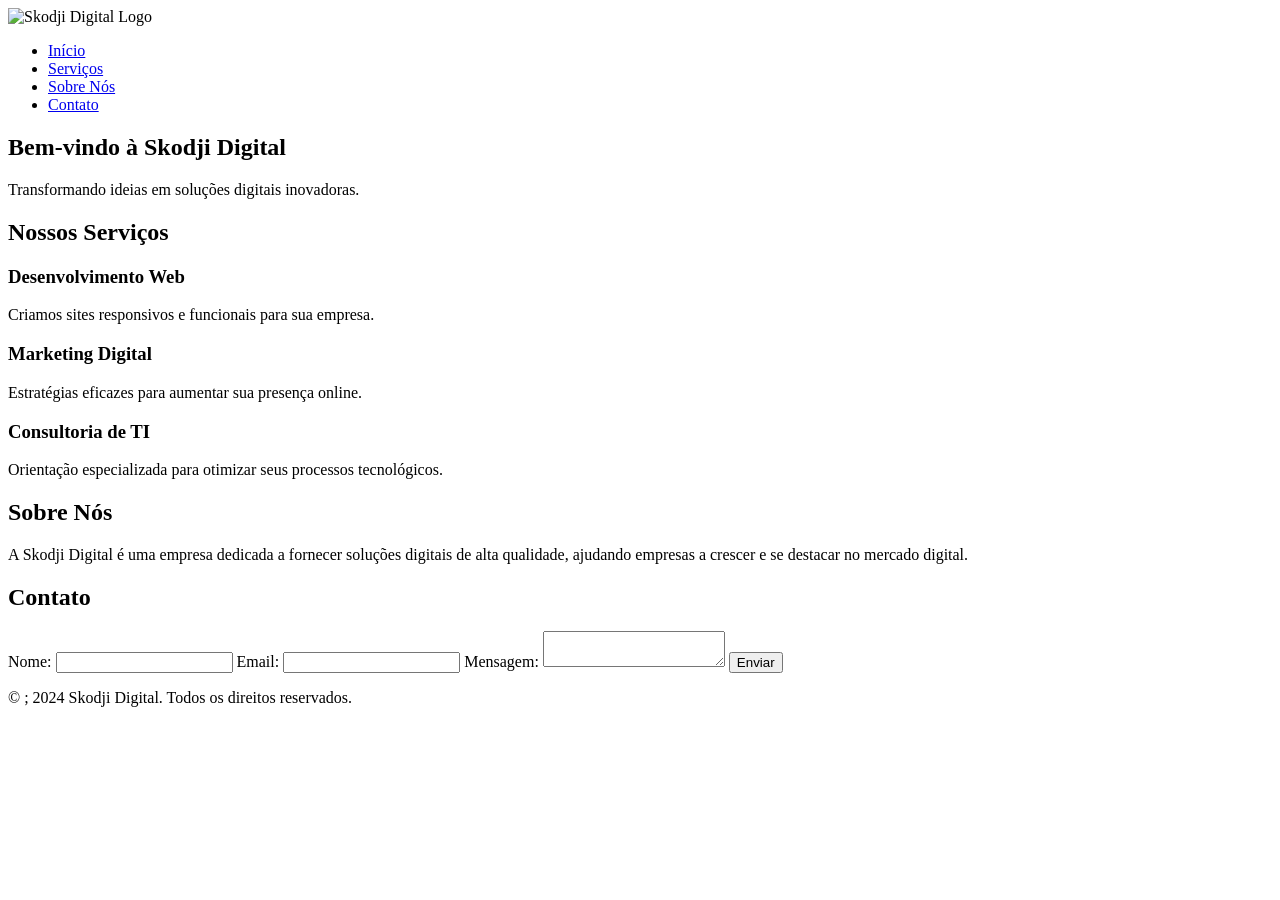
==== index.html @ 66128deb "Create index.html Pagina Inicial" ====
<!DOCTYPE html>
<html lang="pt">
<head>
    <meta charset="UTF-8">
    <meta name="viewport" content="width=device-width, initial-scale=1.0">
    <title>Skodji Digital</title>
    <link rel="stylesheet" href="styles.css">
    <link rel="icon" href="favicon.ico" type="image/x-icon">

</head>
<body>
    <header>
        <div class="logo">
            <img src="logo.png" alt="Skodji Digital Logo">
        </div>
        <nav>
            <ul>
                <li><a href="#home">Início</a></li>
                <li><a href="#services">Serviços</a></li>
                <li><a href="#about">Sobre Nós</a></li>
                <li><a href="#contact">Contato</a></li>
            </ul>
        </nav>
    </header>

    <main>
        <section id="home">
            <h1>Bem-vindo à Skodji Digital</h1>
            <p>Transformando ideias em soluções digitais inovadoras.</p>
        </section>

        <section id="services">
            <h2>Nossos Serviços</h2>
            <div class="service">
                <h3>Desenvolvimento Web</h3>
                <p>Criamos sites responsivos e funcionais para sua empresa.</p>
            </div>
            <div class="service">
                <h3>Marketing Digital</h3>
                <p>Estratégias eficazes para aumentar sua presença online.</p>
            </div>
            <div class="service">
                <h3>Consultoria de TI</h3>
                <p>Orientação especializada para otimizar seus processos tecnológicos.</p>
            </div>
        </section>

        <section id="about">
            <h2>Sobre Nós</h2>
            <p>A Skodji Digital é uma empresa dedicada a fornecer soluções digitais de alta qualidade, ajudando empresas a crescer e se destacar no mercado digital.</p>
        </section>

        <section id="contact">
            <h2>Contato</h2>
            <form action="#" method="post">
                <label for="name">Nome:</label>
                <input type="text" id="name" name="name" required>

                <label for="email">Email:</label>
                <input type="email" id="email" name="email" required>

                <label for="message">Mensagem:</label>
                <textarea id="message" name="message" required></textarea>

                <button type="submit">Enviar</button>
            </form>
        </section>
    </main>

    <footer>
        <p>&copy ; 2024 Skodji Digital. Todos os direitos reservados.</p>
    </footer> 
    
</body>
</html>
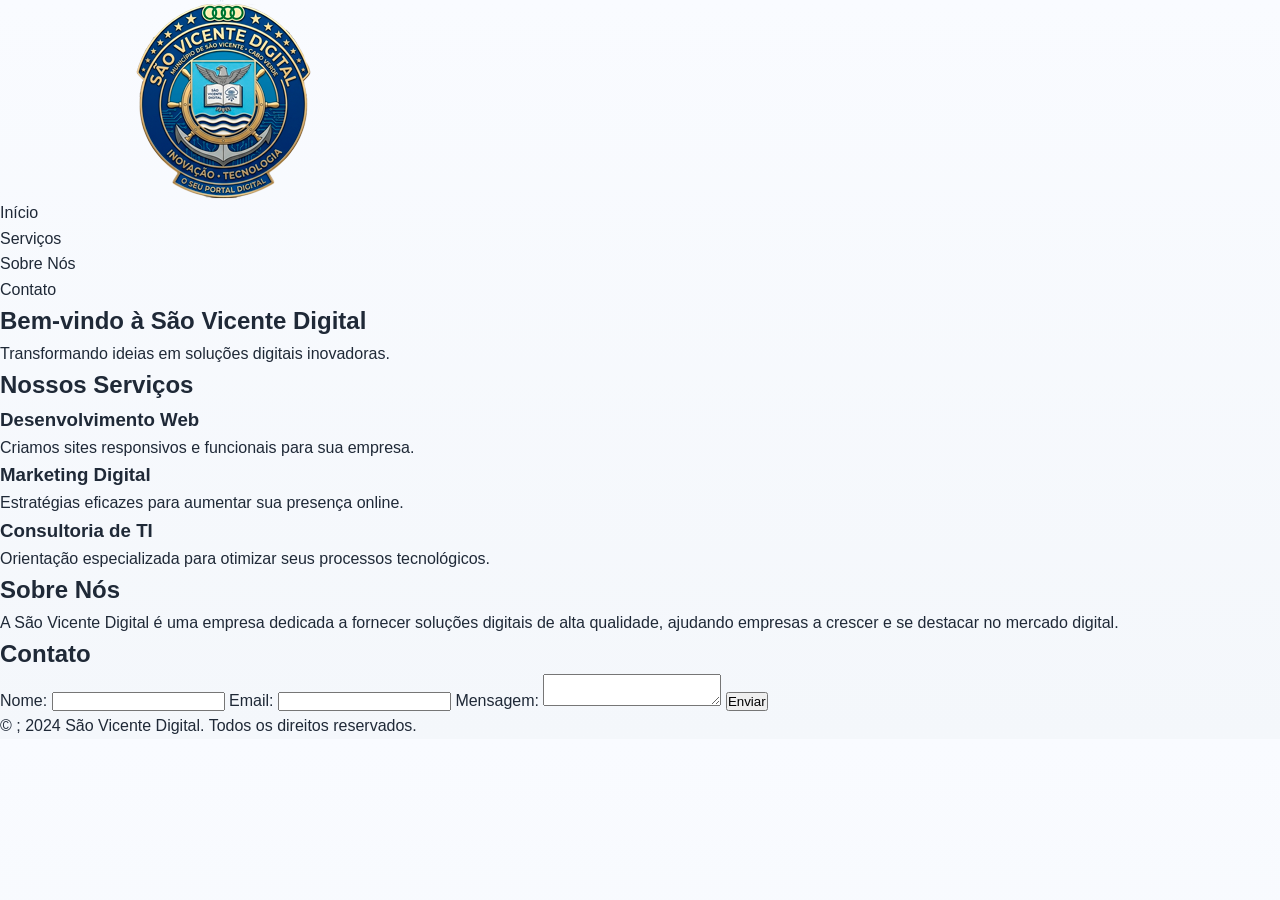
==== commit b01b301f: "Trab 1 - CSS e Imagens Criei as pastas css e imagens e os seus ficheiros favicon.ico, logo.png e sty" ====
--- a/index.html
+++ b/index.html
@@ -3,15 +3,15 @@
 <head>
     <meta charset="UTF-8">
     <meta name="viewport" content="width=device-width, initial-scale=1.0">
-    <title>Skodji Digital</title>
-    <link rel="stylesheet" href="styles.css">
-    <link rel="icon" href="favicon.ico" type="image/x-icon">
+    <title>São Vicente Digital</title>
+    <link rel="stylesheet" href="css/styles.css">
+    <link rel="icon" href="imagens/favicon.ico" type="image/x-icon">
 
 </head>
 <body>
     <header>
         <div class="logo">
-            <img src="logo.png" alt="Skodji Digital Logo">
+            <img src="imagens/logo.png" alt="São Vicente Digital Logo">
         </div>
         <nav>
             <ul>
@@ -25,7 +25,7 @@
 
     <main>
         <section id="home">
-            <h1>Bem-vindo à Skodji Digital</h1>
+            <h1>Bem-vindo à São Vicente Digital</h1>
             <p>Transformando ideias em soluções digitais inovadoras.</p>
         </section>
 
@@ -47,7 +47,7 @@
 
         <section id="about">
             <h2>Sobre Nós</h2>
-            <p>A Skodji Digital é uma empresa dedicada a fornecer soluções digitais de alta qualidade, ajudando empresas a crescer e se destacar no mercado digital.</p>
+            <p>A São Vicente Digital é uma empresa dedicada a fornecer soluções digitais de alta qualidade, ajudando empresas a crescer e se destacar no mercado digital.</p>
         </section>
 
         <section id="contact">
@@ -68,7 +68,7 @@
     </main>
 
     <footer>
-        <p>&copy ; 2024 Skodji Digital. Todos os direitos reservados.</p>
+        <p>&copy ; 2024 São Vicente Digital. Todos os direitos reservados.</p>
     </footer> 
     
 </body>
--- a/css/styles.css
+++ b/css/styles.css
@@ -0,0 +1,451 @@
+:root {
+  --bg: #f4f7fb;
+  --surface: #ffffff;
+  --surface-alt: #eef4ff;
+  --primary: #1d4ed8;
+  --primary-dark: #163ea8;
+  --secondary: #0f172a;
+  --text: #1f2937;
+  --muted: #6b7280;
+  --border: #dfe7f5;
+  --success: #16a34a;
+  --shadow: 0 18px 40px rgba(15, 23, 42, 0.08);
+  --radius: 18px;
+}
+
+* {
+  box-sizing: border-box;
+  margin: 0;
+  padding: 0;
+}
+
+html {
+  scroll-behavior: smooth;
+}
+
+body {
+  font-family: Arial, Helvetica, sans-serif;
+  background: linear-gradient(180deg, #f9fbff 0%, var(--bg) 100%);
+  color: var(--text);
+  line-height: 1.6;
+}
+
+a {
+  color: inherit;
+  text-decoration: none;
+}
+
+img {
+  max-width: 100%;
+  display: block;
+}
+
+.container {
+  width: min(1120px, calc(100% - 2rem));
+  margin: 0 auto;
+}
+
+.section {
+  padding: 90px 0;
+}
+
+.site-header {
+  position: sticky;
+  top: 0;
+  z-index: 20;
+  backdrop-filter: blur(10px);
+  background: rgba(255, 255, 255, 0.75);
+  border-bottom: 1px solid rgba(223, 231, 245, 0.9);
+}
+
+.navbar {
+  display: flex;
+  align-items: center;
+  justify-content: space-between;
+  min-height: 74px;
+}
+
+.brand {
+  display: flex;
+  align-items: center;
+  gap: 12px;
+  font-size: 1.3rem;
+  font-weight: 700;
+  color: var(--secondary);
+}
+
+.brand-mark {
+  width: 38px;
+  height: 38px;
+  border-radius: 12px;
+  background: linear-gradient(135deg, var(--primary), #60a5fa);
+  display: grid;
+  place-items: center;
+  color: #fff;
+  font-weight: 700;
+  box-shadow: 0 12px 24px rgba(29, 78, 216, 0.25);
+}
+
+.nav-menu {
+  display: flex;
+  align-items: center;
+  gap: 2rem;
+  list-style: none;
+  color: var(--secondary);
+  font-weight: 600;
+}
+
+.nav-menu a {
+  transition: color 0.2s ease;
+}
+
+.nav-menu a:hover {
+  color: var(--primary);
+}
+
+.nav-actions {
+  display: flex;
+  align-items: center;
+  gap: 1rem;
+}
+
+.btn {
+  display: inline-flex;
+  align-items: center;
+  justify-content: center;
+  gap: 0.5rem;
+  border: 0;
+  border-radius: 999px;
+  padding: 0.9rem 1.5rem;
+  font-weight: 700;
+  cursor: pointer;
+  transition: transform 0.2s ease, box-shadow 0.2s ease, background 0.2s ease;
+}
+
+.btn:hover {
+  transform: translateY(-1px);
+}
+
+.btn-primary {
+  background: linear-gradient(135deg, var(--primary), #4f8ef7);
+  color: #fff;
+  box-shadow: 0 14px 30px rgba(29, 78, 216, 0.25);
+}
+
+.btn-secondary {
+  background: var(--surface);
+  color: var(--secondary);
+  border: 1px solid var(--border);
+}
+
+.hero {
+  padding: 80px 0 40px;
+}
+
+.hero-grid {
+  display: grid;
+  grid-template-columns: 1.1fr 0.9fr;
+  align-items: center;
+  gap: 3rem;
+}
+
+.eyebrow {
+  display: inline-block;
+  padding: 0.45rem 0.8rem;
+  background: var(--surface-alt);
+  color: var(--primary);
+  border: 1px solid rgba(29, 78, 216, 0.12);
+  border-radius: 999px;
+  font-size: 0.8rem;
+  font-weight: 700;
+  letter-spacing: 0.04em;
+  text-transform: uppercase;
+}
+
+.hero h1 {
+  margin-top: 1.25rem;
+  font-size: clamp(2.3rem, 5vw, 4.2rem);
+  line-height: 1.08;
+  letter-spacing: -0.05em;
+  color: var(--secondary);
+}
+
+.hero p {
+  margin-top: 1.1rem;
+  max-width: 600px;
+  font-size: 1.08rem;
+  color: var(--muted);
+}
+
+.hero-actions {
+  display: flex;
+  flex-wrap: wrap;
+  gap: 1rem;
+  margin-top: 2rem;
+}
+
+.hero-stats {
+  display: flex;
+  flex-wrap: wrap;
+  gap: 2rem;
+  margin-top: 2rem;
+}
+
+.stat {
+  min-width: 120px;
+}
+
+.stat strong {
+  display: block;
+  font-size: 1.8rem;
+  color: var(--secondary);
+}
+
+.stat span {
+  font-size: 0.9rem;
+  color: var(--muted);
+}
+
+.hero-card {
+  position: relative;
+  background: linear-gradient(180deg, #ffffff 0%, #f0f6ff 100%);
+  border: 1px solid var(--border);
+  border-radius: 32px;
+  padding: 1.5rem;
+  box-shadow: var(--shadow);
+}
+
+.dashboard {
+  background: var(--surface);
+  border: 1px solid var(--border);
+  border-radius: 24px;
+  overflow: hidden;
+}
+
+.dashboard-top {
+  display: flex;
+  align-items: center;
+  justify-content: space-between;
+  background: #f8faff;
+  border-bottom: 1px solid var(--border);
+  padding: 1rem 1.2rem;
+}
+
+.dots {
+  display: flex;
+  gap: 0.45rem;
+}
+
+.dots span {
+  width: 10px;
+  height: 10px;
+  border-radius: 50%;
+  display: block;
+}
+
+.dots span:nth-child(1) { background: #ff6b6b; }
+.dots span:nth-child(2) { background: #fbbf24; }
+.dots span:nth-child(3) { background: #34d399; }
+
+.chart {
+  padding: 1.2rem;
+}
+
+.chart-bars {
+  display: flex;
+  align-items: end;
+  gap: 0.75rem;
+  height: 180px;
+  padding-top: 1rem;
+}
+
+.chart-bars span {
+  flex: 1;
+  border-radius: 12px 12px 0 0;
+  background: linear-gradient(180deg, #8ab4ff 0%, var(--primary) 100%);
+}
+
+.chart-bars span:nth-child(1) { height: 35%; }
+.chart-bars span:nth-child(2) { height: 52%; }
+.chart-bars span:nth-child(3) { height: 78%; }
+.chart-bars span:nth-child(4) { height: 62%; }
+.chart-bars span:nth-child(5) { height: 90%; }
+.chart-bars span:nth-child(6) { height: 80%; }
+
+.float-card {
+  position: absolute;
+  right: -10px;
+  bottom: 30px;
+  background: var(--surface);
+  border: 1px solid var(--border);
+  border-radius: 20px;
+  padding: 1rem 1.15rem;
+  box-shadow: var(--shadow);
+}
+
+.float-card small {
+  display: block;
+  color: var(--muted);
+  margin-bottom: 0.35rem;
+}
+
+.float-card strong {
+  font-size: 1.4rem;
+  color: var(--secondary);
+}
+
+.cards-grid {
+  display: grid;
+  grid-template-columns: repeat(3, minmax(0, 1fr));
+  gap: 1.5rem;
+  margin-top: 3rem;
+}
+
+.card {
+  background: var(--surface);
+  border: 1px solid var(--border);
+  border-radius: var(--radius);
+  padding: 2rem 1.5rem;
+  box-shadow: 0 12px 30px rgba(15, 23, 42, 0.03);
+}
+
+.card-icon {
+  width: 58px;
+  height: 58px;
+  border-radius: 16px;
+  display: grid;
+  place-items: center;
+  font-size: 1.4rem;
+  background: var(--surface-alt);
+  color: var(--primary);
+  margin-bottom: 1rem;
+}
+
+.card h3 {
+  font-size: 1.3rem;
+  color: var(--secondary);
+  margin-bottom: 0.6rem;
+}
+
+.card p {
+  color: var(--muted);
+}
+
+.section-title {
+  text-align: center;
+  margin-bottom: 2rem;
+}
+
+.section-title h2 {
+  font-size: clamp(2rem, 4vw, 3rem);
+  color: var(--secondary);
+  margin-bottom: 0.75rem;
+}
+
+.section-title p {
+  color: var(--muted);
+  max-width: 640px;
+  margin: 0 auto;
+}
+
+.feature-list {
+  display: grid;
+  grid-template-columns: 1fr 1fr;
+  gap: 1.25rem;
+  margin-top: 2.5rem;
+}
+
+.feature-item {
+  display: flex;
+  gap: 1rem;
+  align-items: flex-start;
+  background: rgba(255, 255, 255, 0.8);
+  border: 1px solid var(--border);
+  border-radius: 18px;
+  padding: 1.2rem;
+}
+
+.feature-item .bullet {
+  flex-shrink: 0;
+  width: 42px;
+  height: 42px;
+  border-radius: 12px;
+  display: grid;
+  place-items: center;
+  background: rgba(29, 78, 216, 0.1);
+  color: var(--primary);
+  font-weight: 700;
+}
+
+.feature-item h4 {
+  color: var(--secondary);
+  margin-bottom: 0.25rem;
+}
+
+.feature-item p {
+  color: var(--muted);
+}
+
+.cta {
+  background: linear-gradient(135deg, var(--secondary), #1e2a48);
+  color: #fff;
+  border-radius: 32px;
+  padding: 3rem 2rem;
+  display: flex;
+  align-items: center;
+  justify-content: space-between;
+  gap: 1.5rem;
+  box-shadow: var(--shadow);
+}
+
+.cta h3 {
+  font-size: clamp(1.8rem, 3vw, 2.8rem);
+  margin-bottom: 0.5rem;
+}
+
+.cta p {
+  color: rgba(255, 255, 255, 0.8);
+}
+
+.footer {
+  padding: 2rem 0 3rem;
+  color: var(--muted);
+  text-align: center;
+}
+
+@media (max-width: 900px) {
+  .hero-grid,
+  .cards-grid,
+  .feature-list,
+  .cta {
+    grid-template-columns: 1fr;
+    display: grid;
+  }
+
+  .nav-menu {
+    display: none;
+  }
+
+  .hero {
+    padding-top: 60px;
+  }
+
+  .cta {
+    text-align: center;
+  }
+}
+
+@media (max-width: 560px) {
+  .hero-actions,
+  .nav-actions {
+    width: 100%;
+  }
+
+  .btn {
+    width: 100%;
+  }
+
+  .hero-stats {
+    justify-content: space-between;
+  }
+}
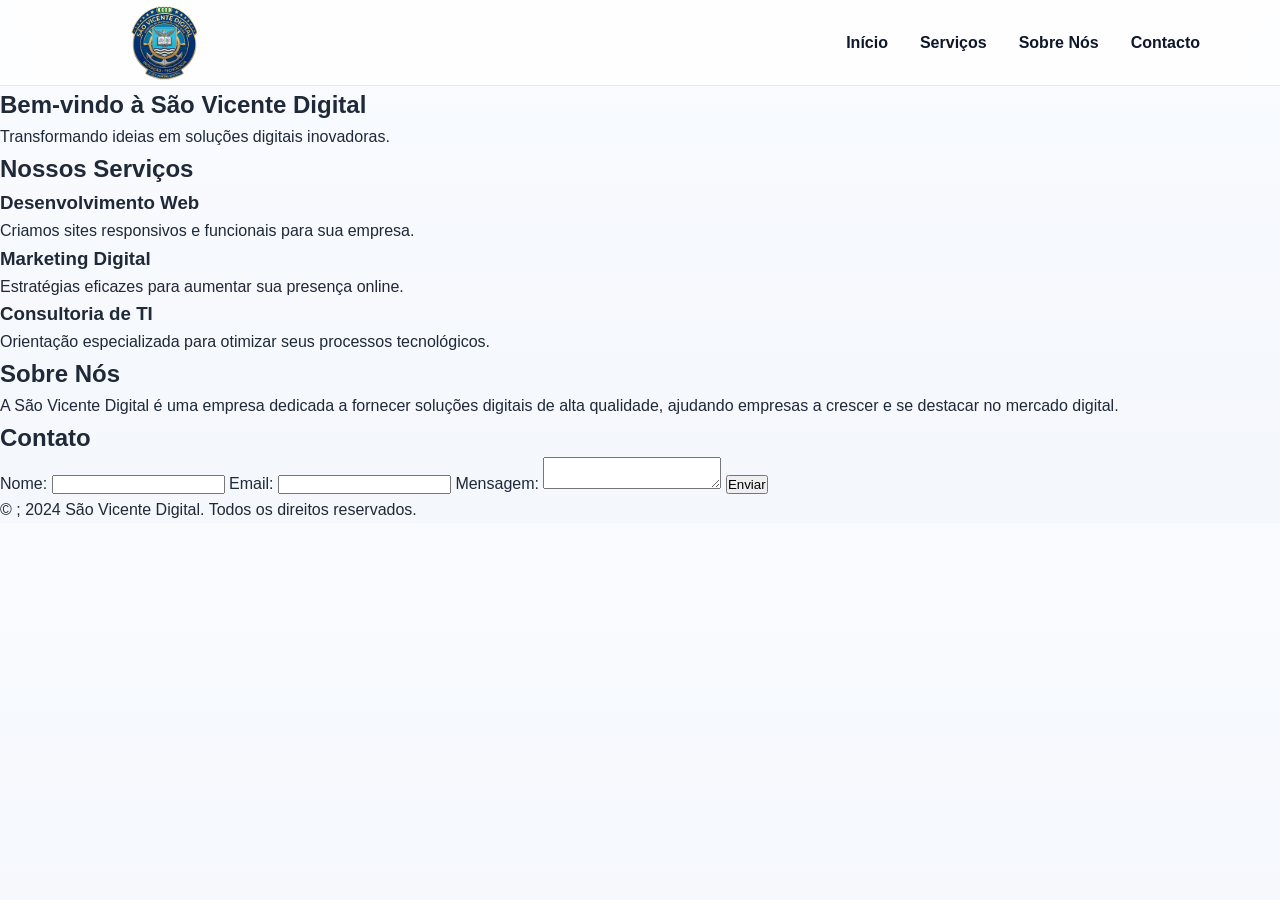
==== commit f5d86dfb: "Trab 2 - Menu Principal Criando o Menu Principal da minha Pagina Principal São Vicente Digital - ind" ====
--- a/index.html
+++ b/index.html
@@ -9,16 +9,16 @@
 
 </head>
 <body>
-    <header>
+    <header class="site-header">
         <div class="logo">
             <img src="imagens/logo.png" alt="São Vicente Digital Logo">
         </div>
-        <nav>
-            <ul>
+        <nav class="main-nav" aria-label="Menu principal">
+            <ul class="main-nav-list">
                 <li><a href="#home">Início</a></li>
                 <li><a href="#services">Serviços</a></li>
                 <li><a href="#about">Sobre Nós</a></li>
-                <li><a href="#contact">Contato</a></li>
+                <li><a href="#contact">Contacto</a></li>
             </ul>
         </nav>
     </header>
--- a/css/styles.css
+++ b/css/styles.css
@@ -53,9 +53,51 @@
   position: sticky;
   top: 0;
   z-index: 20;
+  display: flex;
+  align-items: center;
+  justify-content: space-between;
+  gap: 2rem;
+  min-height: 86px;
+  padding: 0 max(1rem, calc((100% - 1120px) / 2));
   backdrop-filter: blur(10px);
   background: rgba(255, 255, 255, 0.75);
   border-bottom: 1px solid rgba(223, 231, 245, 0.9);
+}
+
+.logo {
+  flex: 0 0 auto;
+}
+
+.logo img {
+  width: 170px;
+  height: 76px;
+  object-fit: contain;
+}
+
+.main-nav {
+  margin-left: auto;
+}
+
+.main-nav-list {
+  display: flex;
+  align-items: center;
+  justify-content: flex-end;
+  flex-wrap: wrap;
+  gap: 0.5rem 2rem;
+  list-style: none;
+}
+
+.main-nav-list a {
+  display: block;
+  padding: 0.6rem 0;
+  color: var(--secondary);
+  font-weight: 600;
+  transition: color 0.2s ease;
+}
+
+.main-nav-list a:hover,
+.main-nav-list a:focus-visible {
+  color: var(--primary);
 }
 
 .navbar {
@@ -414,6 +456,16 @@
 }
 
 @media (max-width: 900px) {
+  .site-header {
+    gap: 1rem;
+    padding-right: 1rem;
+    padding-left: 1rem;
+  }
+
+  .main-nav-list {
+    gap: 0.25rem 1rem;
+  }
+
   .hero-grid,
   .cards-grid,
   .feature-list,
@@ -436,6 +488,28 @@
 }
 
 @media (max-width: 560px) {
+  .site-header {
+    align-items: center;
+    flex-wrap: wrap;
+    padding-top: 0.35rem;
+    padding-bottom: 0.5rem;
+  }
+
+  .logo img {
+    width: 130px;
+    height: 58px;
+  }
+
+  .main-nav {
+    flex: 1 1 100%;
+    margin-left: 0;
+  }
+
+  .main-nav-list {
+    justify-content: center;
+    gap: 0 1rem;
+  }
+
   .hero-actions,
   .nav-actions {
     width: 100%;
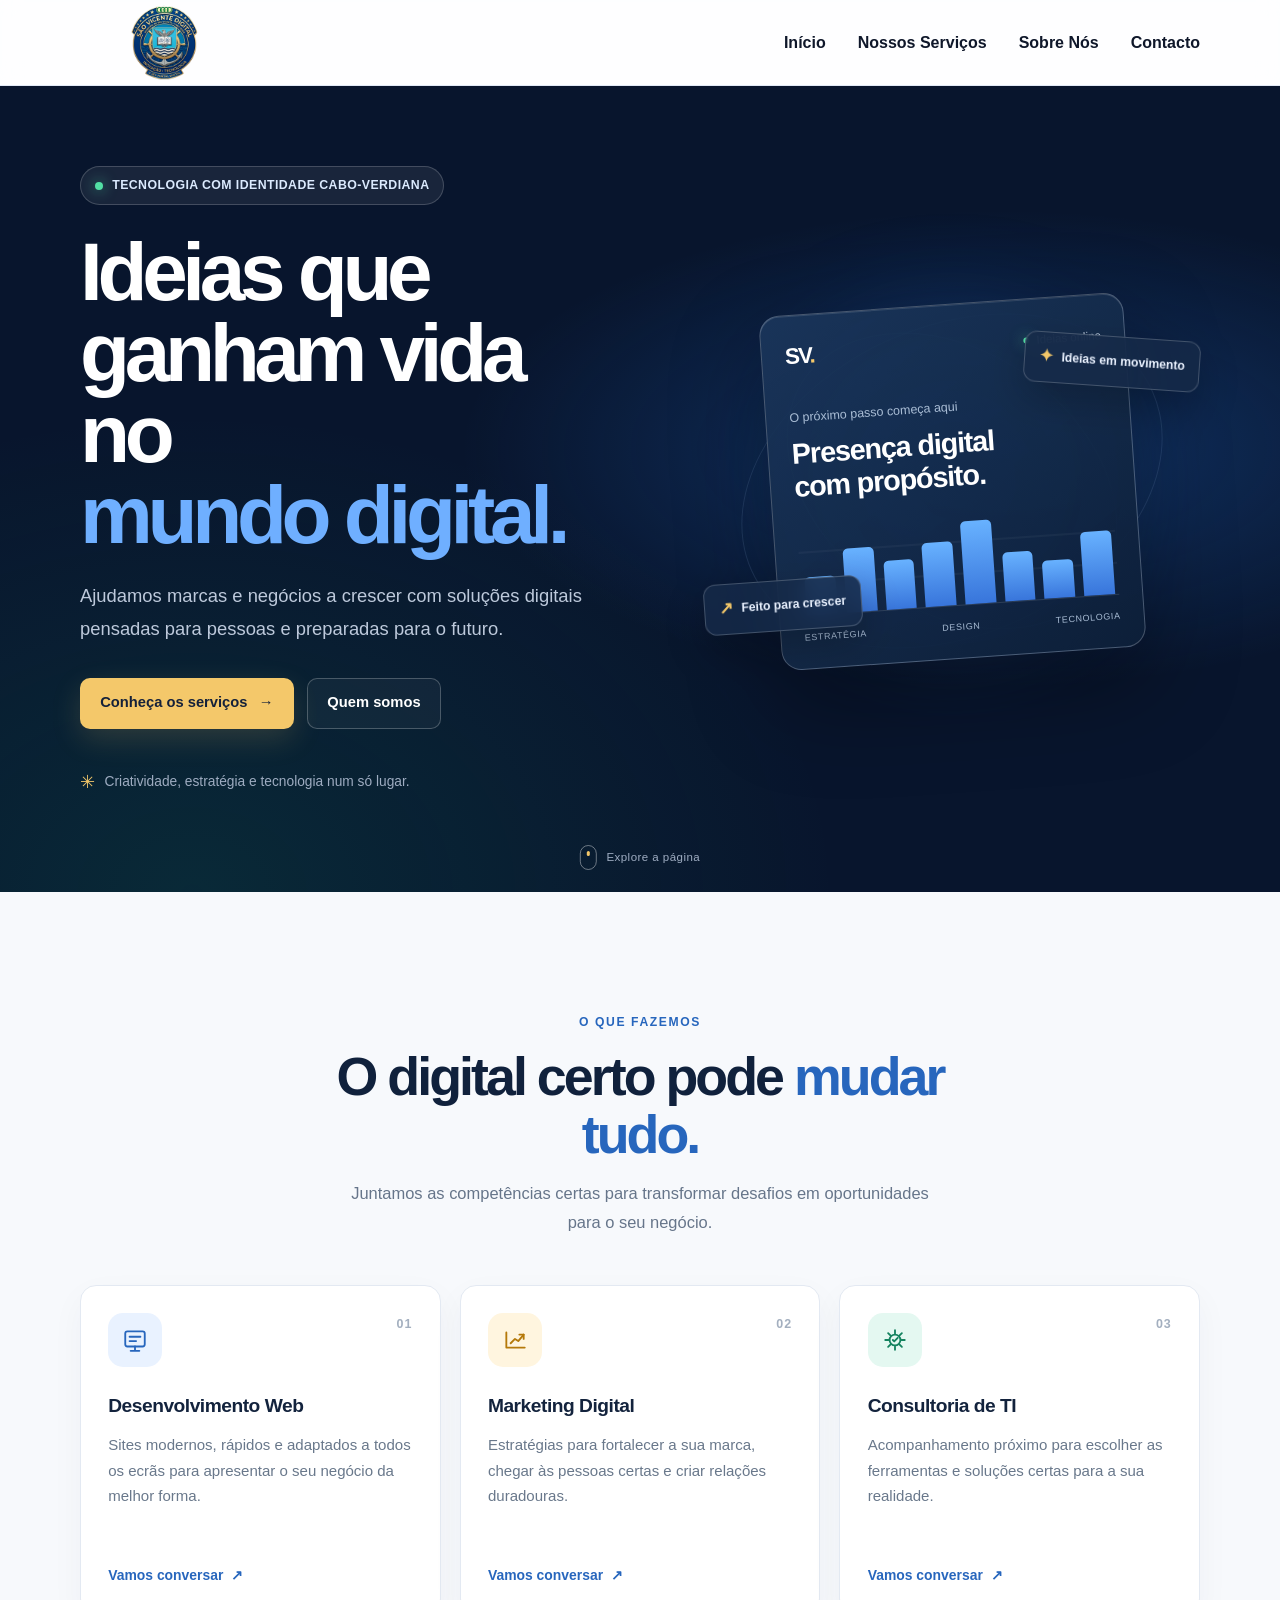
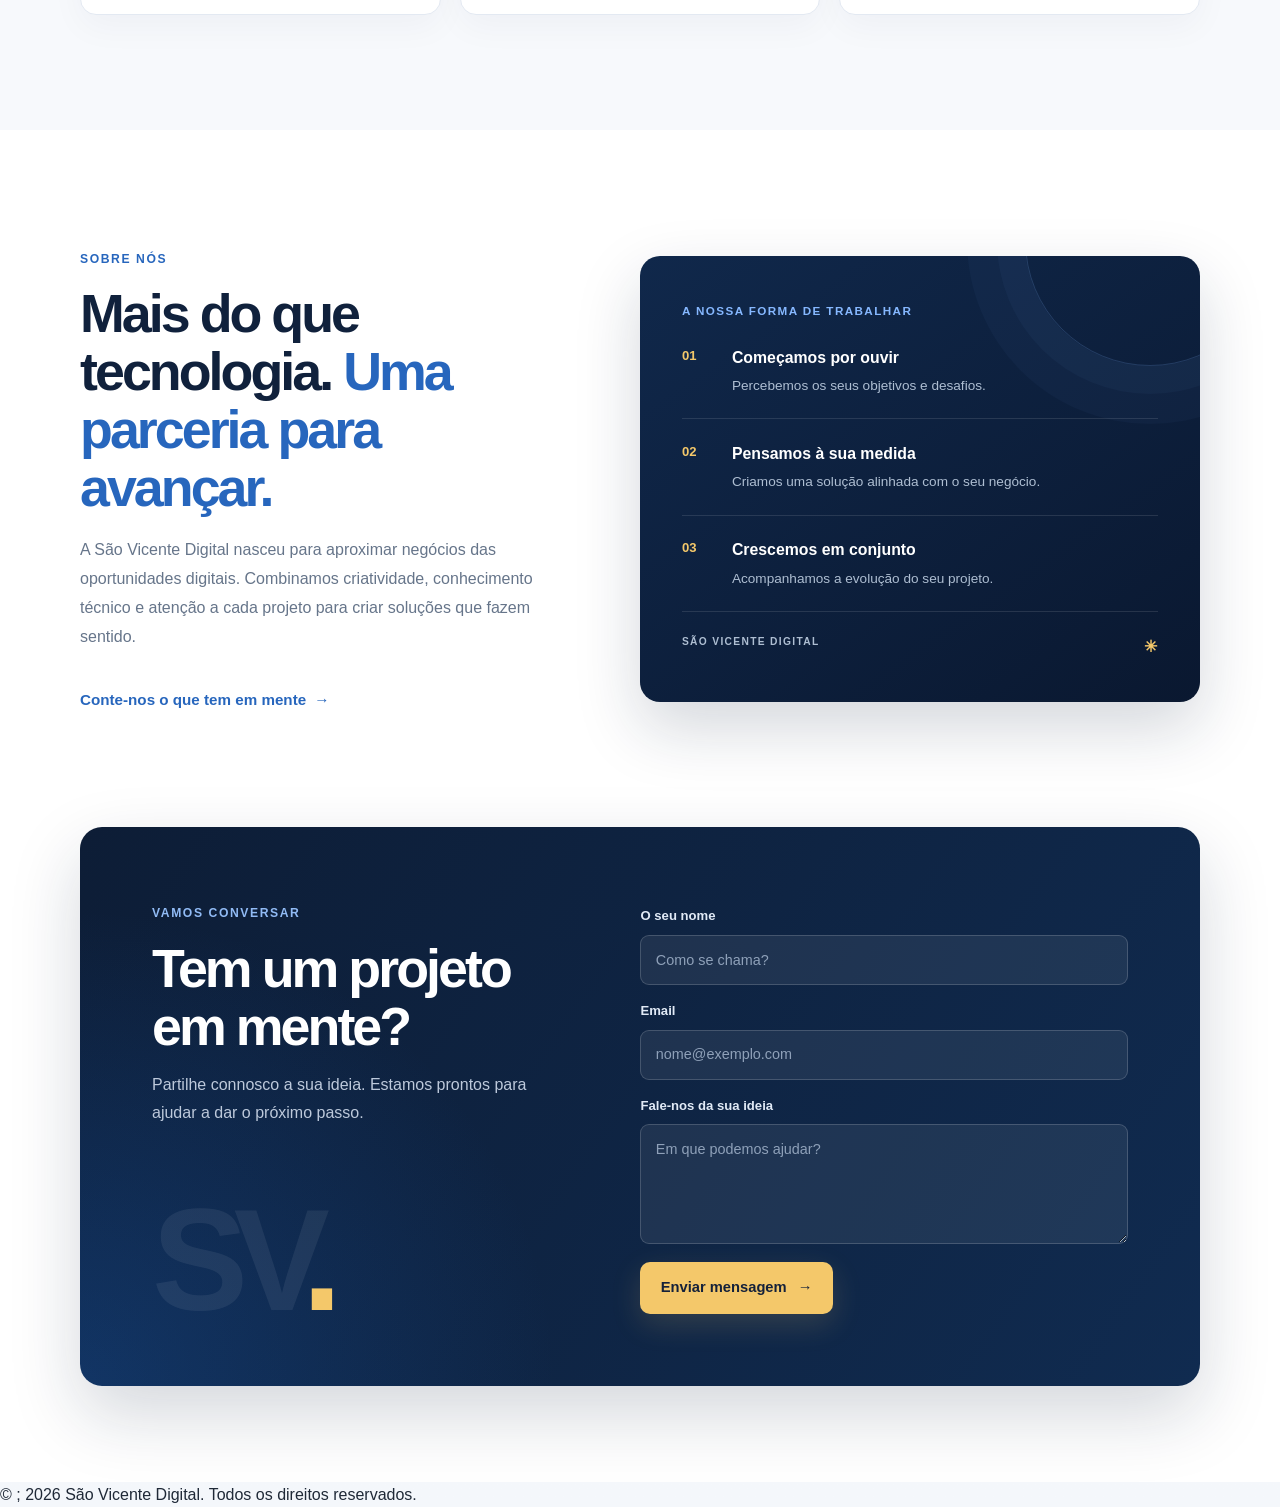
==== commit 070fac1d: "Trab 3 - Index e Styles Modificado Alterei os códigos da main do index.html no id=home, id=services," ====
--- a/index.html
+++ b/index.html
@@ -16,59 +16,143 @@
         <nav class="main-nav" aria-label="Menu principal">
             <ul class="main-nav-list">
                 <li><a href="#home">Início</a></li>
-                <li><a href="#services">Serviços</a></li>
+                <li><a href="#services">Nossos Serviços</a></li>
                 <li><a href="#about">Sobre Nós</a></li>
                 <li><a href="#contact">Contacto</a></li>
             </ul>
         </nav>
     </header>
 
-    <main>
-        <section id="home">
-            <h1>Bem-vindo à São Vicente Digital</h1>
-            <p>Transformando ideias em soluções digitais inovadoras.</p>
+    <main class="page-main">
+        <section class="hero-section" id="home">
+            <div class="content-shell hero-layout">
+                <div class="hero-copy">
+                    <span class="eyebrow"><span class="eyebrow-dot"></span> Tecnologia com identidade cabo-verdiana</span>
+                    <h1>Ideias que ganham vida no <span>mundo digital.</span></h1>
+                    <p class="hero-description">Ajudamos marcas e negócios a crescer com soluções digitais pensadas para pessoas e preparadas para o futuro.</p>
+                    <div class="hero-actions">
+                        <a class="button button-primary" href="#services">Conheça os serviços <span aria-hidden="true">→</span></a>
+                        <a class="button button-secondary" href="#about">Quem somos</a>
+                    </div>
+                    <div class="hero-note"><span aria-hidden="true">✳</span> Criatividade, estratégia e tecnologia num só lugar.</div>
+                </div>
+
+                <div class="hero-art" aria-label="Ilustração de um ecossistema digital">
+                    <div class="orbit orbit-outer"></div>
+                    <div class="orbit orbit-inner"></div>
+                    <div class="art-glow"></div>
+                    <div class="digital-card">
+                        <div class="digital-card-top">
+                            <span class="digital-card-mark">SV<span>.</span></span>
+                            <span class="online-status"><span></span> Ideias online</span>
+                        </div>
+                        <div class="digital-card-copy">
+                            <span>O próximo passo começa aqui</span>
+                            <strong>Presença digital<br>com propósito.</strong>
+                        </div>
+                        <div class="digital-card-lines" aria-hidden="true"><i></i><i></i><i></i><i></i><i></i><i></i><i></i><i></i></div>
+                        <div class="digital-card-footer"><span>ESTRATÉGIA</span><span>DESIGN</span><span>TECNOLOGIA</span></div>
+                    </div>
+                    <div class="floating-chip chip-idea"><span aria-hidden="true">✦</span> Ideias em movimento</div>
+                    <div class="floating-chip chip-web"><span aria-hidden="true">↗</span> Feito para crescer</div>
+                </div>
+            </div>
+            <a class="scroll-cue" href="#services"><span></span> Explore a página</a>
         </section>
 
-        <section id="services">
-            <h2>Nossos Serviços</h2>
-            <div class="service">
-                <h3>Desenvolvimento Web</h3>
-                <p>Criamos sites responsivos e funcionais para sua empresa.</p>
-            </div>
-            <div class="service">
-                <h3>Marketing Digital</h3>
-                <p>Estratégias eficazes para aumentar sua presença online.</p>
-            </div>
-            <div class="service">
-                <h3>Consultoria de TI</h3>
-                <p>Orientação especializada para otimizar seus processos tecnológicos.</p>
+        <section class="services-section section-space" id="services">
+            <div class="content-shell">
+                <div class="section-heading">
+                    <span class="section-kicker">O que fazemos</span>
+                    <h2>O digital certo pode <span>mudar tudo.</span></h2>
+                    <p>Juntamos as competências certas para transformar desafios em oportunidades para o seu negócio.</p>
+                </div>
+                <div class="services-grid">
+                    <article class="service-card">
+                        <div class="service-icon icon-blue" aria-hidden="true">
+                            <svg viewBox="0 0 24 24" fill="none"><rect x="3" y="4" width="18" height="14" rx="2"></rect><path d="M8 22h8M12 18v4M7 9h10M7 13h6"></path></svg>
+                        </div>
+                        <span class="card-index">01</span>
+                        <h3>Desenvolvimento Web</h3>
+                        <p>Sites modernos, rápidos e adaptados a todos os ecrãs para apresentar o seu negócio da melhor forma.</p>
+                        <a href="#contact" class="card-link" aria-label="Fale connosco sobre desenvolvimento web">Vamos conversar <span aria-hidden="true">↗</span></a>
+                    </article>
+                    <article class="service-card">
+                        <div class="service-icon icon-gold" aria-hidden="true">
+                            <svg viewBox="0 0 24 24" fill="none"><path d="M4 19V5M4 19h17M8 15l4-4 3 2 5-6"></path><path d="M16 7h4v4"></path></svg>
+                        </div>
+                        <span class="card-index">02</span>
+                        <h3>Marketing Digital</h3>
+                        <p>Estratégias para fortalecer a sua marca, chegar às pessoas certas e criar relações duradouras.</p>
+                        <a href="#contact" class="card-link" aria-label="Fale connosco sobre marketing digital">Vamos conversar <span aria-hidden="true">↗</span></a>
+                    </article>
+                    <article class="service-card">
+                        <div class="service-icon icon-mint" aria-hidden="true">
+                            <svg viewBox="0 0 24 24" fill="none"><path d="M12 3v3M12 18v3M3 12h3m12 0h3M5.64 5.64l2.12 2.12m8.48 8.48 2.12 2.12m0-12.72-2.12 2.12m-8.48 8.48-2.12 2.12"></path><circle cx="12" cy="12" r="5"></circle><path d="m10 12 1.3 1.3L14.5 10"></path></svg>
+                        </div>
+                        <span class="card-index">03</span>
+                        <h3>Consultoria de TI</h3>
+                        <p>Acompanhamento próximo para escolher as ferramentas e soluções certas para a sua realidade.</p>
+                        <a href="#contact" class="card-link" aria-label="Fale connosco sobre consultoria de TI">Vamos conversar <span aria-hidden="true">↗</span></a>
+                    </article>
+                </div>
             </div>
         </section>
 
-        <section id="about">
-            <h2>Sobre Nós</h2>
-            <p>A São Vicente Digital é uma empresa dedicada a fornecer soluções digitais de alta qualidade, ajudando empresas a crescer e se destacar no mercado digital.</p>
+        <section class="about-section section-space" id="about">
+            <div class="content-shell about-layout">
+                <div class="about-copy">
+                    <span class="section-kicker">Sobre nós</span>
+                    <h2>Mais do que tecnologia. <span>Uma parceria para avançar.</span></h2>
+                    <p>A São Vicente Digital nasceu para aproximar negócios das oportunidades digitais. Combinamos criatividade, conhecimento técnico e atenção a cada projeto para criar soluções que fazem sentido.</p>
+                    <a class="text-link" href="#contact">Conte-nos o que tem em mente <span aria-hidden="true">→</span></a>
+                </div>
+                <div class="about-panel">
+                    <div class="about-panel-orb" aria-hidden="true"></div>
+                    <span class="about-panel-label">A nossa forma de trabalhar</span>
+                    <div class="about-principle">
+                        <span class="principle-number">01</span>
+                        <div><strong>Começamos por ouvir</strong><p>Percebemos os seus objetivos e desafios.</p></div>
+                    </div>
+                    <div class="about-principle">
+                        <span class="principle-number">02</span>
+                        <div><strong>Pensamos à sua medida</strong><p>Criamos uma solução alinhada com o seu negócio.</p></div>
+                    </div>
+                    <div class="about-principle">
+                        <span class="principle-number">03</span>
+                        <div><strong>Crescemos em conjunto</strong><p>Acompanhamos a evolução do seu projeto.</p></div>
+                    </div>
+                    <span class="about-panel-signature">SÃO VICENTE DIGITAL <span>✳</span></span>
+                </div>
+            </div>
         </section>
 
-        <section id="contact">
-            <h2>Contato</h2>
-            <form action="#" method="post">
-                <label for="name">Nome:</label>
-                <input type="text" id="name" name="name" required>
+        <section class="contact-section" id="contact">
+            <div class="content-shell contact-panel">
+                <div class="contact-copy">
+                    <span class="section-kicker">Vamos conversar</span>
+                    <h2>Tem um projeto em mente?</h2>
+                    <p>Partilhe connosco a sua ideia. Estamos prontos para ajudar a dar o próximo passo.</p>
+                    <div class="contact-decoration" aria-hidden="true">SV<span>.</span></div>
+                </div>
+                <form class="contact-form" action="#" method="post">
+                    <label for="name">O seu nome</label>
+                    <input type="text" id="name" name="name" placeholder="Como se chama?" autocomplete="name" required>
 
-                <label for="email">Email:</label>
-                <input type="email" id="email" name="email" required>
+                    <label for="email">Email</label>
+                    <input type="email" id="email" name="email" placeholder="nome@exemplo.com" autocomplete="email" required>
 
-                <label for="message">Mensagem:</label>
-                <textarea id="message" name="message" required></textarea>
+                    <label for="message">Fale-nos da sua ideia</label>
+                    <textarea id="message" name="message" placeholder="Em que podemos ajudar?" rows="4" required></textarea>
 
-                <button type="submit">Enviar</button>
-            </form>
+                    <button class="button button-primary form-submit" type="submit">Enviar mensagem <span aria-hidden="true">→</span></button>
+                </form>
+            </div>
         </section>
     </main>
 
     <footer>
-        <p>&copy ; 2024 São Vicente Digital. Todos os direitos reservados.</p>
+        <p>&copy ; 2026 São Vicente Digital. Todos os direitos reservados.</p>
     </footer> 
     
 </body>
--- a/css/styles.css
+++ b/css/styles.css
@@ -523,3 +523,858 @@
     justify-content: space-between;
   }
 }
+
+.page-main {
+  overflow: hidden;
+}
+
+.content-shell {
+  width: min(1120px, calc(100% - 2.5rem));
+  margin-inline: auto;
+}
+
+.page-main section[id] {
+  scroll-margin-top: 100px;
+}
+
+.hero-section {
+  position: relative;
+  display: flex;
+  min-height: min(760px, calc(100svh - 86px));
+  align-items: center;
+  overflow: hidden;
+  color: #fff;
+  background:
+    radial-gradient(ellipse at 78% 45%, rgba(31, 99, 191, 0.38), transparent 38%),
+    radial-gradient(ellipse at 15% 100%, rgba(16, 185, 129, 0.12), transparent 42%),
+    #08152d;
+}
+
+.hero-section::before {
+  position: absolute;
+  inset: 0;
+  background-image: radial-gradient(rgba(255, 255, 255, 0.16) 0.7px, transparent 0.7px);
+  background-size: 26px 26px;
+  content: "";
+  mask-image: linear-gradient(90deg, transparent 15%, #000 100%);
+  opacity: 0.24;
+  pointer-events: none;
+}
+
+.hero-layout {
+  position: relative;
+  z-index: 1;
+  display: grid;
+  grid-template-columns: 1.05fr 0.95fr;
+  align-items: center;
+  gap: clamp(2rem, 6vw, 5.5rem);
+  padding-top: 5rem;
+  padding-bottom: 6rem;
+}
+
+.hero-copy {
+  animation: rise-in 700ms ease both;
+}
+
+.eyebrow {
+  display: inline-flex;
+  align-items: center;
+  gap: 0.6rem;
+  padding: 0.55rem 0.85rem;
+  border: 1px solid rgba(255, 255, 255, 0.18);
+  border-radius: 999px;
+  background: rgba(255, 255, 255, 0.07);
+  color: #dbeafe;
+  font-size: 0.77rem;
+  font-weight: 600;
+  letter-spacing: 0.035em;
+}
+
+.eyebrow-dot,
+.online-status span {
+  width: 8px;
+  height: 8px;
+  border-radius: 50%;
+  background: #52dfa4;
+  box-shadow: 0 0 14px rgba(82, 223, 164, 0.75);
+}
+
+.hero-copy h1 {
+  max-width: 680px;
+  margin-top: 1.6rem;
+  font-size: clamp(3.2rem, 6.4vw, 5.8rem);
+  font-weight: 700;
+  line-height: 0.99;
+  letter-spacing: -0.065em;
+}
+
+.hero-copy h1 span {
+  display: block;
+  color: #6fafff;
+}
+
+.hero-description {
+  max-width: 540px;
+  margin-top: 1.5rem;
+  color: #bdc9db;
+  font-size: clamp(1rem, 1.5vw, 1.15rem);
+  line-height: 1.8;
+}
+
+.hero-actions {
+  display: flex;
+  flex-wrap: wrap;
+  align-items: center;
+  gap: 0.85rem;
+  margin-top: 2rem;
+}
+
+.button {
+  display: inline-flex;
+  min-height: 50px;
+  align-items: center;
+  justify-content: center;
+  gap: 0.7rem;
+  padding: 0.8rem 1.2rem;
+  border: 1px solid transparent;
+  border-radius: 10px;
+  font: inherit;
+  font-size: 0.92rem;
+  font-weight: 700;
+  cursor: pointer;
+  transition: transform 180ms ease, background-color 180ms ease, border-color 180ms ease, box-shadow 180ms ease;
+}
+
+.button:hover {
+  transform: translateY(-2px);
+}
+
+.button:focus-visible,
+.text-link:focus-visible,
+.card-link:focus-visible {
+  outline: 3px solid #f4c86a;
+  outline-offset: 4px;
+}
+
+.button-primary {
+  background: #f4c86a;
+  box-shadow: 0 10px 30px rgba(244, 200, 106, 0.16);
+  color: #14213a;
+}
+
+.button-primary:hover {
+  background: #ffda88;
+  box-shadow: 0 14px 34px rgba(244, 200, 106, 0.24);
+}
+
+.button-secondary {
+  border-color: rgba(255, 255, 255, 0.23);
+  background: rgba(255, 255, 255, 0.04);
+  color: #fff;
+}
+
+.button-secondary:hover {
+  border-color: rgba(255, 255, 255, 0.48);
+  background: rgba(255, 255, 255, 0.09);
+}
+
+.hero-note {
+  display: flex;
+  align-items: center;
+  gap: 0.6rem;
+  margin-top: 2.4rem;
+  color: #9eacc1;
+  font-size: 0.86rem;
+}
+
+.hero-note span {
+  color: #f4c86a;
+  font-size: 1.15rem;
+}
+
+.hero-art {
+  position: relative;
+  display: grid;
+  min-height: 440px;
+  place-items: center;
+  animation: rise-in 850ms 100ms ease both;
+}
+
+.art-glow {
+  position: absolute;
+  width: 300px;
+  height: 300px;
+  border-radius: 50%;
+  background: rgba(52, 121, 218, 0.26);
+  filter: blur(58px);
+}
+
+.orbit {
+  position: absolute;
+  border: 1px solid rgba(169, 204, 255, 0.13);
+  border-radius: 50%;
+  transform: rotate(-24deg);
+}
+
+.orbit-outer {
+  width: min(440px, 95%);
+  height: 310px;
+}
+
+.orbit-inner {
+  width: min(360px, 80%);
+  height: 260px;
+  transform: rotate(35deg);
+}
+
+.digital-card {
+  position: relative;
+  z-index: 1;
+  width: min(365px, 82%);
+  padding: 1.45rem;
+  border: 1px solid rgba(255, 255, 255, 0.23);
+  border-radius: 20px;
+  background: linear-gradient(145deg, rgba(27, 54, 91, 0.92), rgba(13, 31, 57, 0.96));
+  box-shadow: 0 34px 90px rgba(0, 0, 0, 0.38), inset 0 1px rgba(255, 255, 255, 0.12);
+  transform: rotate(-4deg);
+}
+
+.digital-card-top,
+.digital-card-footer {
+  display: flex;
+  align-items: center;
+  justify-content: space-between;
+}
+
+.digital-card-mark {
+  color: #fff;
+  font-size: 1.4rem;
+  font-weight: 800;
+  letter-spacing: -0.08em;
+}
+
+.digital-card-mark span,
+.contact-decoration span {
+  color: #f4c86a;
+}
+
+.online-status {
+  display: flex;
+  align-items: center;
+  gap: 0.45rem;
+  color: #c9d7e9;
+  font-size: 0.72rem;
+}
+
+.online-status span {
+  width: 6px;
+  height: 6px;
+}
+
+.digital-card-copy {
+  display: grid;
+  gap: 0.6rem;
+  margin-top: 2.1rem;
+}
+
+.digital-card-copy > span {
+  color: #a9bdd5;
+  font-size: 0.78rem;
+}
+
+.digital-card-copy strong {
+  color: #fff;
+  font-size: 1.8rem;
+  line-height: 1.15;
+  letter-spacing: -0.04em;
+}
+
+.digital-card-lines {
+  display: flex;
+  height: 95px;
+  align-items: end;
+  gap: 0.55rem;
+  margin-top: 1.1rem;
+  padding: 0 0.25rem;
+  border-bottom: 1px solid rgba(255, 255, 255, 0.12);
+  background: repeating-linear-gradient(to bottom, transparent 0, transparent 30px, rgba(255, 255, 255, 0.08) 31px, transparent 32px);
+}
+
+.digital-card-lines i {
+  flex: 1;
+  height: 40%;
+  border-radius: 5px 5px 0 0;
+  background: linear-gradient(180deg, #68b2ff, #3875db);
+}
+
+.digital-card-lines i:nth-child(2n) { height: 68%; }
+.digital-card-lines i:nth-child(3n) { height: 52%; }
+.digital-card-lines i:nth-child(5n) { height: 88%; }
+
+.digital-card-footer {
+  gap: 0.4rem;
+  margin-top: 0.9rem;
+  color: #a9bdd5;
+  font-size: 0.56rem;
+  letter-spacing: 0.07em;
+}
+
+.floating-chip {
+  position: absolute;
+  z-index: 2;
+  display: flex;
+  align-items: center;
+  gap: 0.5rem;
+  padding: 0.7rem 0.9rem;
+  border: 1px solid rgba(255, 255, 255, 0.2);
+  border-radius: 12px;
+  background: rgba(21, 42, 72, 0.88);
+  box-shadow: 0 16px 40px rgba(0, 0, 0, 0.23);
+  color: #eaf2ff;
+  font-size: 0.76rem;
+  font-weight: 600;
+  backdrop-filter: blur(12px);
+}
+
+.floating-chip span {
+  color: #f4c86a;
+  font-size: 1.05rem;
+}
+
+.chip-idea {
+  top: 17%;
+  right: 0;
+  transform: rotate(4deg);
+}
+
+.chip-web {
+  bottom: 16%;
+  left: 0;
+  transform: rotate(-4deg);
+}
+
+.scroll-cue {
+  position: absolute;
+  bottom: 1.4rem;
+  left: 50%;
+  display: flex;
+  align-items: center;
+  gap: 0.6rem;
+  color: #9eacc1;
+  font-size: 0.72rem;
+  letter-spacing: 0.04em;
+  transform: translateX(-50%);
+}
+
+.scroll-cue span {
+  width: 17px;
+  height: 25px;
+  border: 1px solid rgba(255, 255, 255, 0.4);
+  border-radius: 999px;
+}
+
+.scroll-cue span::after {
+  display: block;
+  width: 3px;
+  height: 5px;
+  margin: 5px auto;
+  border-radius: 3px;
+  background: #f4c86a;
+  content: "";
+  animation: scroll-down 1.6s ease-in-out infinite;
+}
+
+.section-space {
+  padding-block: clamp(5rem, 9vw, 8rem);
+}
+
+.services-section {
+  background: #f7f9fc;
+}
+
+.section-heading {
+  max-width: 680px;
+  margin: 0 auto 3rem;
+  text-align: center;
+}
+
+.section-kicker {
+  display: inline-block;
+  color: #2766bd;
+  font-size: 0.76rem;
+  font-weight: 800;
+  letter-spacing: 0.13em;
+  text-transform: uppercase;
+}
+
+.section-heading h2,
+.about-copy h2,
+.contact-copy h2 {
+  margin-top: 0.85rem;
+  color: #10213c;
+  font-size: clamp(2.15rem, 4.2vw, 3.5rem);
+  line-height: 1.08;
+  letter-spacing: -0.055em;
+}
+
+.section-heading h2 span {
+  color: #2766bd;
+}
+
+.section-heading > p {
+  max-width: 590px;
+  margin: 1rem auto 0;
+  color: #66758a;
+  font-size: 1.03rem;
+  line-height: 1.75;
+}
+
+.services-grid {
+  display: grid;
+  grid-template-columns: repeat(3, minmax(0, 1fr));
+  gap: 1.2rem;
+}
+
+.service-card {
+  position: relative;
+  display: flex;
+  min-height: 330px;
+  flex-direction: column;
+  align-items: flex-start;
+  padding: 1.7rem;
+  border: 1px solid #e3e9f2;
+  border-radius: 16px;
+  background: #fff;
+  box-shadow: 0 12px 34px rgba(18, 38, 66, 0.04);
+  transition: transform 220ms ease, box-shadow 220ms ease, border-color 220ms ease;
+}
+
+.service-card:hover {
+  transform: translateY(-6px);
+  border-color: #c5d8f2;
+  box-shadow: 0 24px 48px rgba(18, 38, 66, 0.1);
+}
+
+.service-icon {
+  display: grid;
+  width: 54px;
+  height: 54px;
+  place-items: center;
+  border-radius: 15px;
+}
+
+.service-icon svg {
+  width: 26px;
+  height: 26px;
+  stroke: currentColor;
+  stroke-linecap: round;
+  stroke-linejoin: round;
+  stroke-width: 1.7;
+}
+
+.icon-blue { background: #e9f2ff; color: #2766bd; }
+.icon-gold { background: #fff5df; color: #b5790a; }
+.icon-mint { background: #e4f8f1; color: #13825e; }
+
+.card-index {
+  position: absolute;
+  top: 1.85rem;
+  right: 1.7rem;
+  color: #a3afbf;
+  font-size: 0.78rem;
+  font-weight: 700;
+  letter-spacing: 0.08em;
+}
+
+.service-card h3 {
+  margin-top: 1.5rem;
+  color: #13233d;
+  font-size: 1.2rem;
+  letter-spacing: -0.025em;
+}
+
+.service-card p {
+  margin-top: 0.65rem;
+  color: #69788b;
+  font-size: 0.94rem;
+  line-height: 1.7;
+}
+
+.card-link,
+.text-link {
+  display: inline-flex;
+  align-items: center;
+  gap: 0.5rem;
+  margin-top: auto;
+  padding-top: 1.25rem;
+  color: #2766bd;
+  font-size: 0.87rem;
+  font-weight: 700;
+}
+
+.card-link span,
+.text-link span {
+  transition: transform 180ms ease;
+}
+
+.card-link:hover span,
+.text-link:hover span {
+  transform: translateX(4px);
+}
+
+.about-section {
+  position: relative;
+  background: #fff;
+}
+
+.about-layout {
+  display: grid;
+  grid-template-columns: 0.9fr 1.1fr;
+  align-items: center;
+  gap: clamp(3rem, 8vw, 7.5rem);
+}
+
+.about-copy h2 {
+  max-width: 490px;
+}
+
+.about-copy h2 span {
+  color: #2766bd;
+}
+
+.about-copy > p {
+  max-width: 510px;
+  margin-top: 1.25rem;
+  color: #66758a;
+  font-size: 1rem;
+  line-height: 1.8;
+}
+
+.text-link {
+  margin-top: 1rem;
+  font-size: 0.95rem;
+}
+
+.about-panel {
+  position: relative;
+  overflow: hidden;
+  padding: clamp(1.6rem, 4vw, 2.6rem);
+  border-radius: 20px;
+  background: linear-gradient(145deg, #10284b, #0a1830);
+  box-shadow: 0 26px 65px rgba(15, 34, 61, 0.18);
+  color: #fff;
+}
+
+.about-panel-orb {
+  position: absolute;
+  top: -140px;
+  right: -75px;
+  width: 250px;
+  height: 250px;
+  border: 1px solid rgba(125, 177, 245, 0.2);
+  border-radius: 50%;
+  box-shadow: 0 0 0 28px rgba(125, 177, 245, 0.04), 0 0 0 58px rgba(125, 177, 245, 0.035);
+}
+
+.about-panel-label,
+.about-principle,
+.about-panel-signature {
+  position: relative;
+  z-index: 1;
+}
+
+.about-panel-label {
+  color: #86b8ff;
+  font-size: 0.73rem;
+  font-weight: 800;
+  letter-spacing: 0.12em;
+  text-transform: uppercase;
+}
+
+.about-principle {
+  display: flex;
+  gap: 1rem;
+  padding-block: 1.35rem;
+  border-bottom: 1px solid rgba(255, 255, 255, 0.11);
+}
+
+.principle-number {
+  flex: 0 0 34px;
+  color: #f4c86a;
+  font-size: 0.82rem;
+  font-weight: 700;
+}
+
+.about-principle strong {
+  font-size: 0.99rem;
+}
+
+.about-principle p {
+  margin-top: 0.3rem;
+  color: #aebed2;
+  font-size: 0.85rem;
+}
+
+.about-panel-signature {
+  display: flex;
+  justify-content: space-between;
+  margin-top: 1.4rem;
+  color: #aebed2;
+  font-size: 0.64rem;
+  font-weight: 700;
+  letter-spacing: 0.13em;
+}
+
+.about-panel-signature span {
+  color: #f4c86a;
+  font-size: 1rem;
+}
+
+.contact-section {
+  padding-block: 0 6rem;
+  background: #fff;
+}
+
+.contact-panel {
+  position: relative;
+  display: grid;
+  grid-template-columns: 0.9fr 1.1fr;
+  gap: clamp(2rem, 7vw, 6rem);
+  overflow: hidden;
+  padding: clamp(2rem, 6vw, 4.5rem);
+  border-radius: 22px;
+  background:
+    radial-gradient(circle at 0% 100%, rgba(27, 100, 194, 0.3), transparent 38%),
+    linear-gradient(125deg, #0d1d36, #102b50);
+  box-shadow: 0 28px 70px rgba(15, 34, 61, 0.18);
+  color: #fff;
+}
+
+.contact-copy {
+  position: relative;
+  z-index: 1;
+}
+
+.contact-copy .section-kicker {
+  color: #91bbf5;
+}
+
+.contact-copy h2 {
+  max-width: 430px;
+  color: #fff;
+}
+
+.contact-copy > p {
+  max-width: 400px;
+  margin-top: 1rem;
+  color: #bdc9db;
+  line-height: 1.75;
+}
+
+.contact-decoration {
+  position: absolute;
+  bottom: -1.2rem;
+  left: 0;
+  color: rgba(255, 255, 255, 0.07);
+  font-size: clamp(5rem, 12vw, 9rem);
+  font-weight: 800;
+  letter-spacing: -0.1em;
+  line-height: 1;
+  pointer-events: none;
+}
+
+.contact-form {
+  position: relative;
+  z-index: 1;
+  display: grid;
+  gap: 0.55rem;
+}
+
+.contact-form label {
+  margin-top: 0.35rem;
+  color: #e1eaf6;
+  font-size: 0.82rem;
+  font-weight: 600;
+}
+
+.contact-form input,
+.contact-form textarea {
+  width: 100%;
+  min-height: 48px;
+  padding: 0.8rem 0.9rem;
+  border: 1px solid rgba(255, 255, 255, 0.17);
+  border-radius: 9px;
+  outline: none;
+  background: rgba(255, 255, 255, 0.07);
+  color: #fff;
+  font: inherit;
+  font-size: 0.9rem;
+  transition: border-color 180ms ease, background-color 180ms ease, box-shadow 180ms ease;
+}
+
+.contact-form textarea {
+  min-height: 110px;
+  resize: vertical;
+}
+
+.contact-form input::placeholder,
+.contact-form textarea::placeholder {
+  color: #8fa1b9;
+}
+
+.contact-form input:focus,
+.contact-form textarea:focus {
+  border-color: #8bbaff;
+  background: rgba(255, 255, 255, 0.1);
+  box-shadow: 0 0 0 3px rgba(139, 186, 255, 0.15);
+}
+
+.form-submit {
+  justify-self: start;
+  margin-top: 0.6rem;
+}
+
+@keyframes rise-in {
+  from { opacity: 0; transform: translateY(18px); }
+  to { opacity: 1; transform: translateY(0); }
+}
+
+@keyframes scroll-down {
+  0%, 100% { opacity: 0.4; transform: translateY(0); }
+  50% { opacity: 1; transform: translateY(5px); }
+}
+
+@media (max-width: 900px) {
+  .hero-section {
+    min-height: auto;
+  }
+
+  .hero-layout {
+    grid-template-columns: 1fr 0.85fr;
+    gap: 1.5rem;
+    padding-top: 5rem;
+    padding-bottom: 6rem;
+  }
+
+  .hero-art {
+    min-height: 370px;
+  }
+
+  .chip-idea {
+    right: -0.5rem;
+  }
+
+  .services-grid {
+    grid-template-columns: repeat(2, minmax(0, 1fr));
+  }
+
+  .service-card:last-child {
+    grid-column: 1 / -1;
+    min-height: 270px;
+  }
+
+  .about-layout {
+    gap: 2.5rem;
+  }
+}
+
+@media (max-width: 640px) {
+  .content-shell {
+    width: min(100% - 2rem, 480px);
+  }
+
+  .hero-layout {
+    grid-template-columns: 1fr;
+    gap: 1rem;
+    padding-top: 4rem;
+    padding-bottom: 5rem;
+  }
+
+  .hero-copy h1 {
+    font-size: clamp(3rem, 13vw, 4.4rem);
+  }
+
+  .hero-art {
+    min-height: 340px;
+    margin-top: 0.5rem;
+  }
+
+  .digital-card {
+    width: min(330px, 78%);
+  }
+
+  .orbit-outer {
+    height: 270px;
+  }
+
+  .orbit-inner {
+    height: 225px;
+  }
+
+  .chip-idea {
+    top: 12%;
+    right: 0;
+  }
+
+  .chip-web {
+    bottom: 11%;
+  }
+
+  .scroll-cue {
+    display: none;
+  }
+
+  .section-heading {
+    margin-bottom: 2rem;
+    text-align: left;
+  }
+
+  .section-heading > p {
+    margin-left: 0;
+  }
+
+  .services-grid,
+  .about-layout,
+  .contact-panel {
+    grid-template-columns: 1fr;
+  }
+
+  .service-card,
+  .service-card:last-child {
+    min-height: 290px;
+    grid-column: auto;
+  }
+
+  .about-layout {
+    gap: 2rem;
+  }
+
+  .contact-section {
+    padding-bottom: 3rem;
+  }
+
+  .contact-panel {
+    gap: 2rem;
+    padding: 2rem 1.35rem;
+    border-radius: 16px;
+  }
+
+  .contact-decoration {
+    display: none;
+  }
+
+  .form-submit {
+    width: 100%;
+  }
+}
+
+@media (prefers-reduced-motion: reduce) {
+  *,
+  *::before,
+  *::after {
+    scroll-behavior: auto !important;
+    animation-duration: 0.01ms !important;
+    animation-iteration-count: 1 !important;
+    transition-duration: 0.01ms !important;
+  }
+}
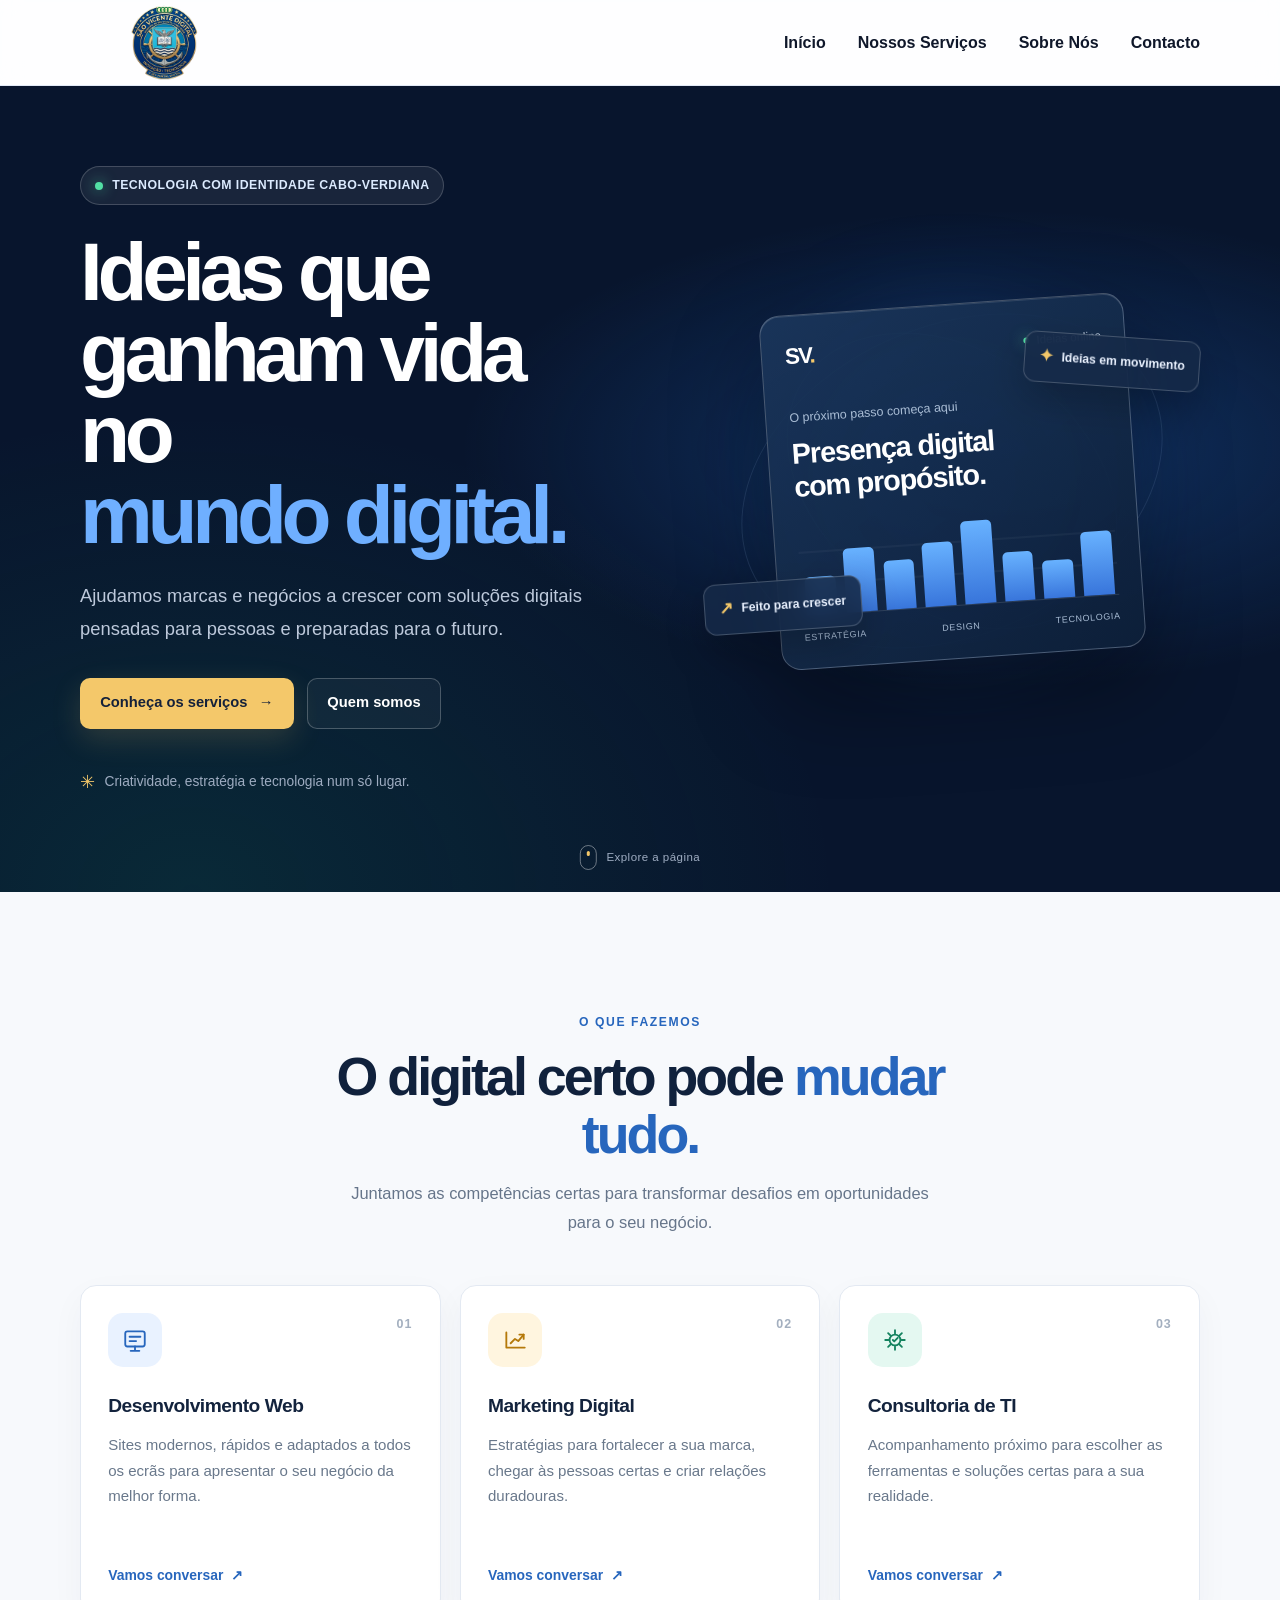
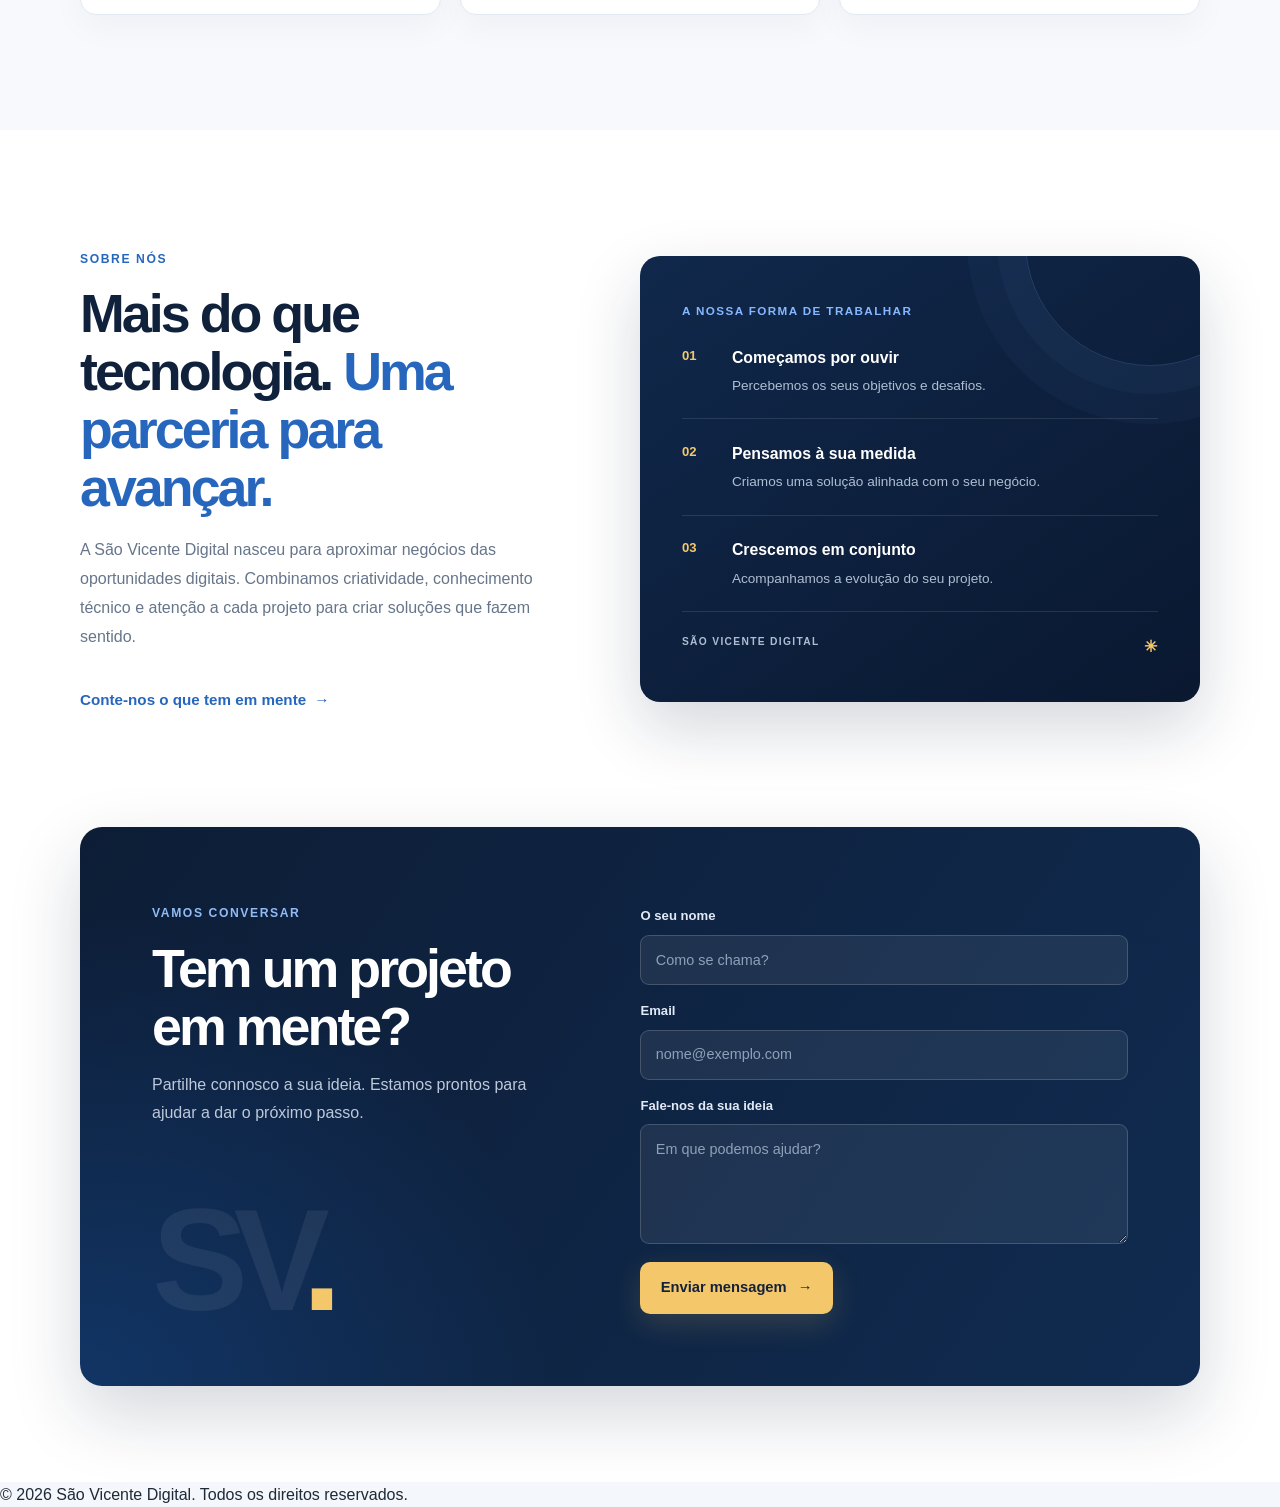
==== commit 1748ea13: "Trab 4 - Novas Páginas Criei as páginas Nossos Serviços, Sobre Nós e Contacto, com o estilo do site " ====
--- a/index.html
+++ b/index.html
@@ -15,10 +15,10 @@
         </div>
         <nav class="main-nav" aria-label="Menu principal">
             <ul class="main-nav-list">
-                <li><a href="#home">Início</a></li>
-                <li><a href="#services">Nossos Serviços</a></li>
-                <li><a href="#about">Sobre Nós</a></li>
-                <li><a href="#contact">Contacto</a></li>
+                <li><a href="index.html" aria-current="page">Início</a></li>
+                <li><a href="nossos-servicos.html">Nossos Serviços</a></li>
+                <li><a href="sobre-nos.html">Sobre Nós</a></li>
+                <li><a href="contacto.html">Contacto</a></li>
             </ul>
         </nav>
     </header>
@@ -31,8 +31,8 @@
                     <h1>Ideias que ganham vida no <span>mundo digital.</span></h1>
                     <p class="hero-description">Ajudamos marcas e negócios a crescer com soluções digitais pensadas para pessoas e preparadas para o futuro.</p>
                     <div class="hero-actions">
-                        <a class="button button-primary" href="#services">Conheça os serviços <span aria-hidden="true">→</span></a>
-                        <a class="button button-secondary" href="#about">Quem somos</a>
+                        <a class="button button-primary" href="nossos-servicos.html">Conheça os serviços <span aria-hidden="true">→</span></a>
+                        <a class="button button-secondary" href="sobre-nos.html">Quem somos</a>
                     </div>
                     <div class="hero-note"><span aria-hidden="true">✳</span> Criatividade, estratégia e tecnologia num só lugar.</div>
                 </div>
@@ -152,7 +152,7 @@
     </main>
 
     <footer>
-        <p>&copy ; 2026 São Vicente Digital. Todos os direitos reservados.</p>
+        <p>&copy; 2026 São Vicente Digital. Todos os direitos reservados.</p>
     </footer> 
     
 </body>
--- a/css/styles.css
+++ b/css/styles.css
@@ -892,6 +892,38 @@
   background: #f7f9fc;
 }
 
+.subpage-hero {
+  padding-block: clamp(4rem, 8vw, 7rem);
+  background:
+    radial-gradient(ellipse at 80% 45%, rgba(31, 99, 191, 0.3), transparent 38%),
+    #08152d;
+  color: #fff;
+  text-align: center;
+}
+
+.subpage-hero .section-kicker {
+  color: #91bbf5;
+}
+
+.subpage-hero h1 {
+  margin-top: 0.85rem;
+  font-size: clamp(2.5rem, 6vw, 4.5rem);
+  line-height: 1.08;
+  letter-spacing: -0.055em;
+}
+
+.subpage-hero h1 span {
+  color: #91bbf5;
+}
+
+.subpage-hero p {
+  max-width: 640px;
+  margin: 1rem auto 0;
+  color: #bdc9db;
+  font-size: 1.05rem;
+  line-height: 1.75;
+}
+
 .section-heading {
   max-width: 680px;
   margin: 0 auto 3rem;
@@ -1133,6 +1165,10 @@
 .contact-section {
   padding-block: 0 6rem;
   background: #fff;
+}
+
+.contact-page {
+  padding-top: clamp(3rem, 7vw, 6rem);
 }
 
 .contact-panel {
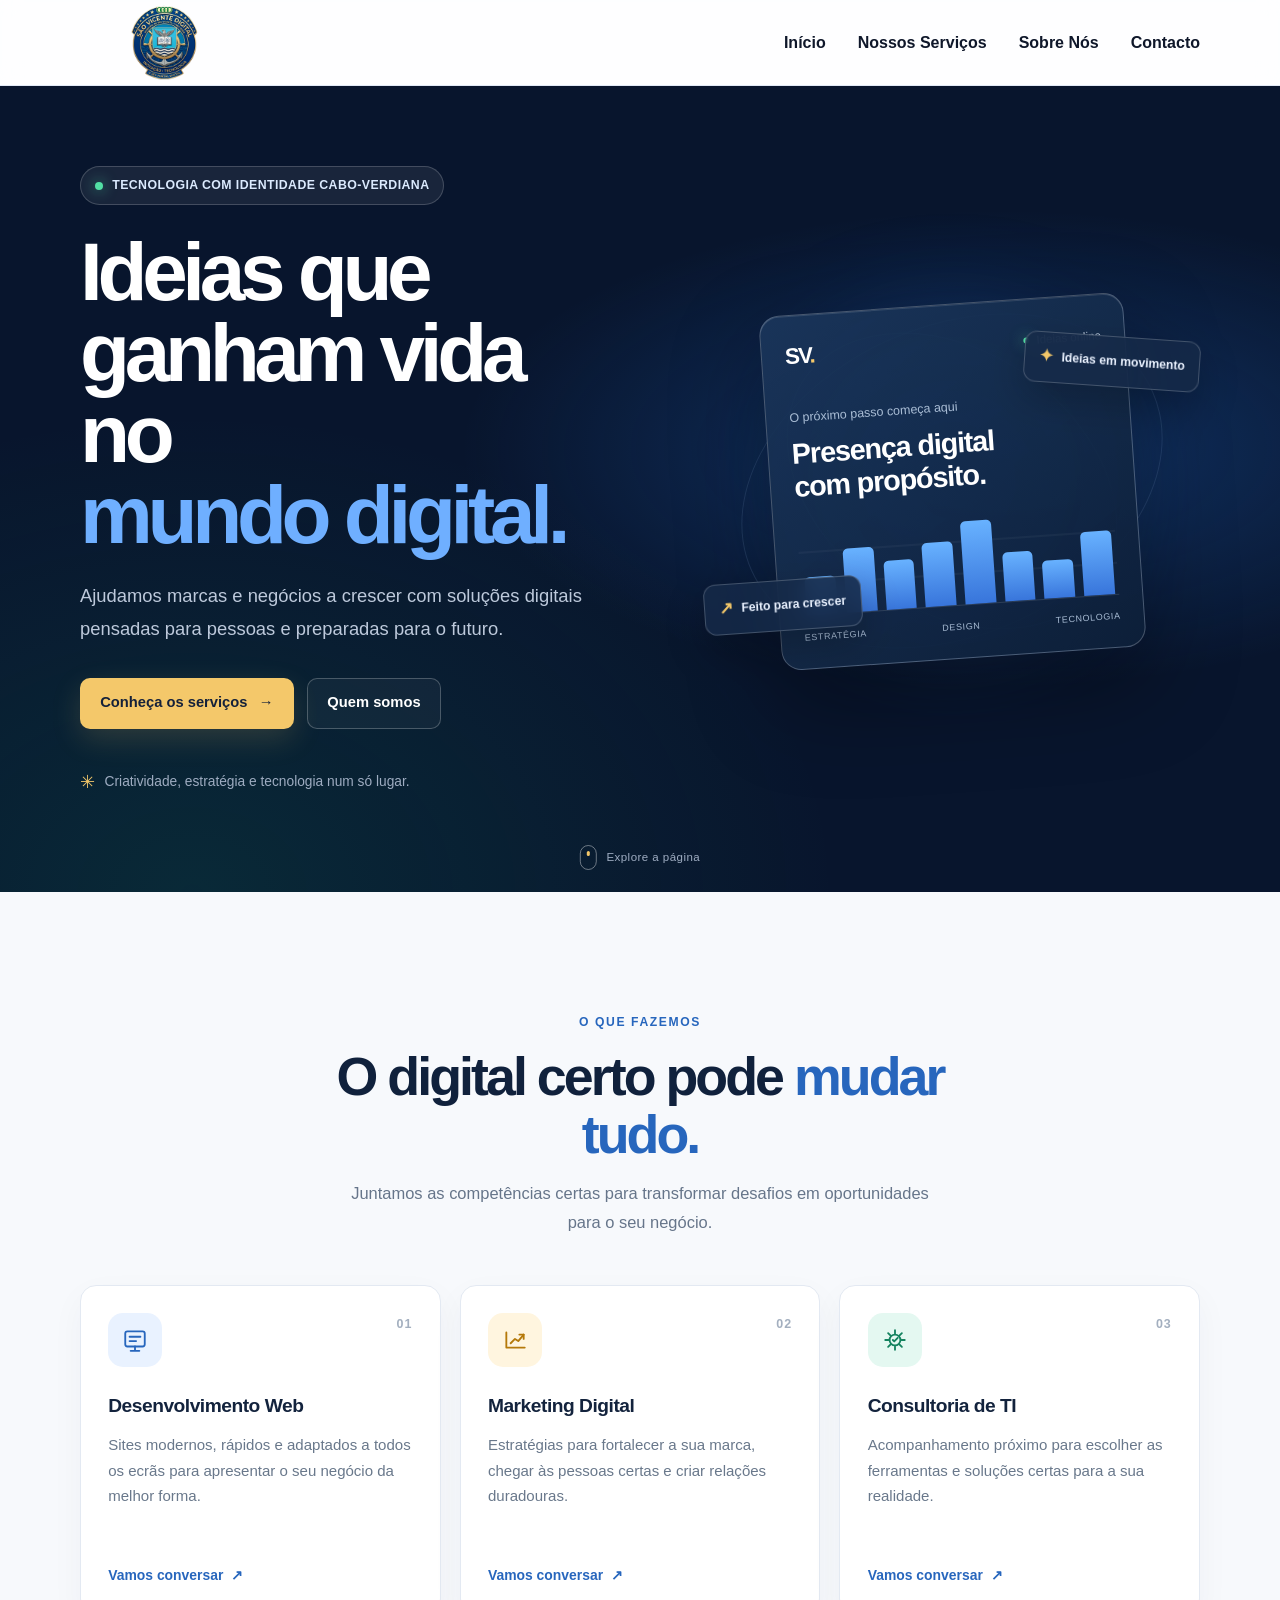
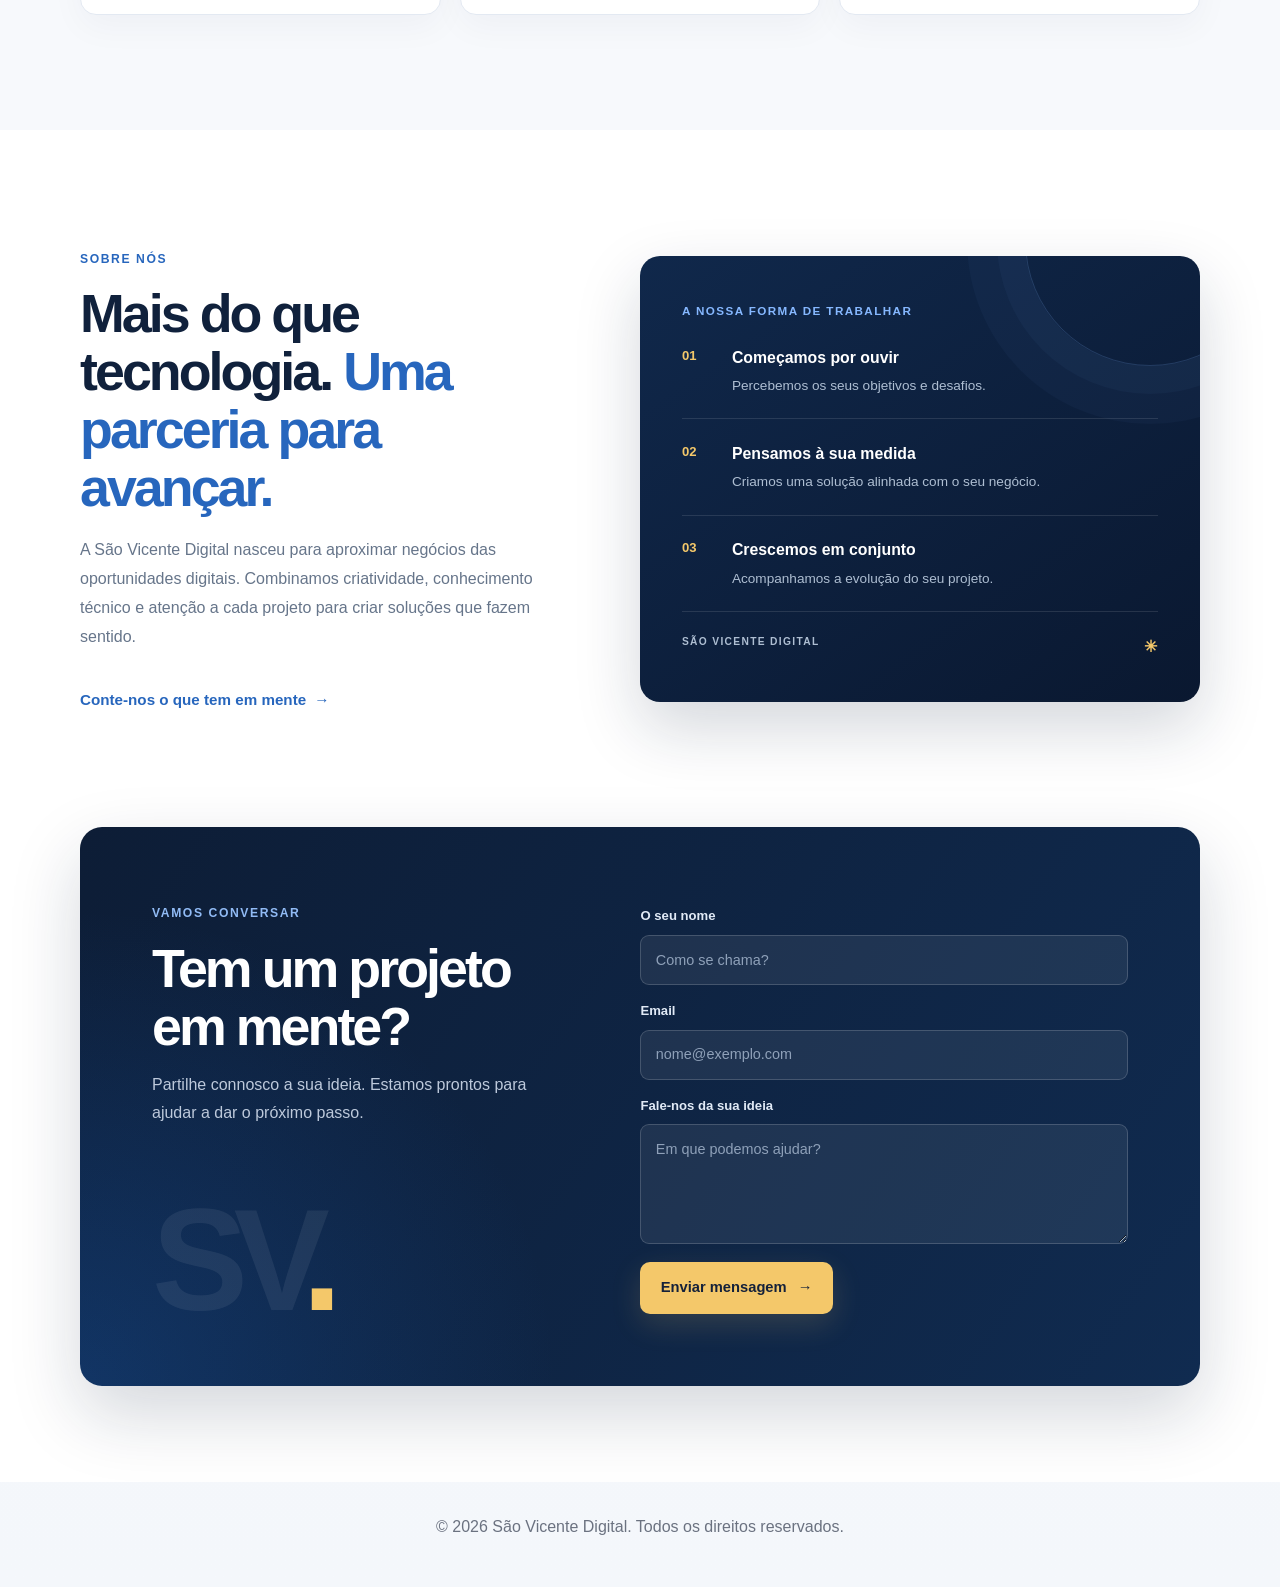
==== commit 633f2c8e: "Trab 5 - Footer Principal Uma Pequena modificação do footer no ficheiro index.html" ====
--- a/index.html
+++ b/index.html
@@ -151,7 +151,7 @@
         </section>
     </main>
 
-    <footer>
+    <footer class="footer">
         <p>&copy; 2026 São Vicente Digital. Todos os direitos reservados.</p>
     </footer> 
     
